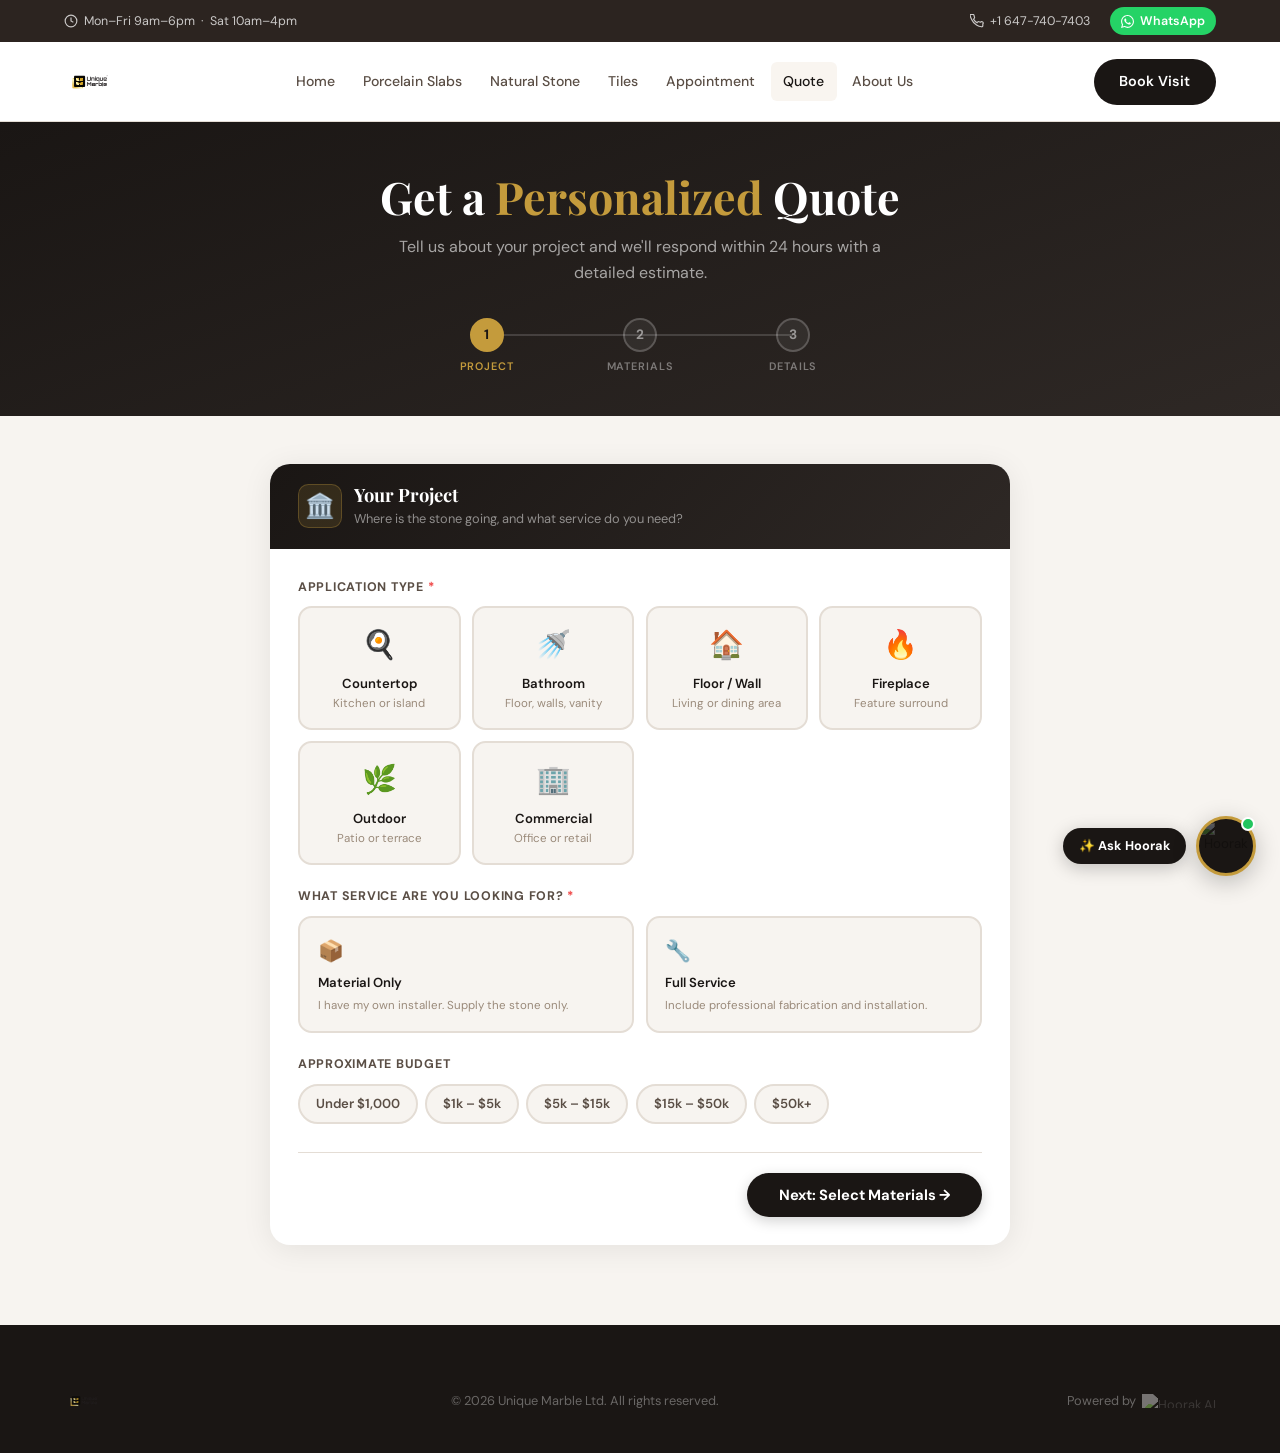
==== quote.html @ 95b50868 "Add improved Quote page (3-step form, visual selector, calculator, upload) + update nav" ====
<!DOCTYPE html>
<html lang="en">
<head>
  <meta charset="UTF-8">
  <meta name="viewport" content="width=device-width, initial-scale=1.0">
  <title>Get a Quote — Unique Marble | Vaughan, ON</title>
  <meta name="description" content="Request a personalized quote for porcelain slabs, natural marble, or tiles. Get your estimate within 24 hours.">
  <link rel="preconnect" href="https://fonts.googleapis.com">
  <link rel="preconnect" href="https://fonts.gstatic.com" crossorigin>
  <link href="https://fonts.googleapis.com/css2?family=DM+Sans:wght@400;500;600;700&family=Playfair+Display:wght@600;700&display=swap" rel="stylesheet">
  <link rel="stylesheet" href="css/styles.css">
  <style>
  /* ── Quote page overrides & additions ───────────────── */
  .quote-hero {
    background: linear-gradient(160deg, #1A1614 0%, #2E2825 100%);
    padding: 3rem 0 2.5rem;
    text-align: center;
  }
  .quote-hero h1 {
    font-size: clamp(1.8rem, 4vw, 2.8rem);
    color: #fff;
    margin-bottom: .6rem;
  }
  .quote-hero h1 em { color: #C49B3C; font-style: normal; }
  .quote-hero p {
    color: rgba(255,255,255,.6);
    font-size: 1rem;
    max-width: 44ch;
    margin: 0 auto 2rem;
  }

  /* ── Progress bar ────────────────────────────────────── */
  .progress-track {
    display: flex;
    align-items: center;
    justify-content: center;
    gap: 0;
    max-width: 460px;
    margin: 0 auto;
  }
  .prog-step {
    display: flex;
    flex-direction: column;
    align-items: center;
    gap: .35rem;
    flex: 1;
    position: relative;
    z-index: 1;
  }
  .prog-step::after {
    content: '';
    position: absolute;
    top: 16px;
    left: 50%;
    width: 100%;
    height: 2px;
    background: rgba(255,255,255,.15);
    z-index: -1;
  }
  .prog-step:last-child::after { display: none; }
  .prog-step.done::after { background: #C49B3C; }
  .prog-num {
    width: 34px; height: 34px;
    border-radius: 50%;
    border: 2px solid rgba(255,255,255,.2);
    background: rgba(255,255,255,.06);
    color: rgba(255,255,255,.5);
    font-size: .85rem; font-weight: 700;
    display: flex; align-items: center; justify-content: center;
    transition: all .3s;
  }
  .prog-step.active .prog-num {
    background: #C49B3C; border-color: #C49B3C; color: #1A1614;
  }
  .prog-step.done .prog-num {
    background: #C49B3C; border-color: #C49B3C; color: #1A1614;
  }
  .prog-label {
    font-size: .68rem; font-weight: 600;
    text-transform: uppercase; letter-spacing: .08em;
    color: rgba(255,255,255,.4); white-space: nowrap;
  }
  .prog-step.active .prog-label,
  .prog-step.done .prog-label { color: #C49B3C; }

  /* ── Form wrapper ────────────────────────────────────── */
  .quote-body {
    background: #F7F4F0;
    padding: 3rem 0 5rem;
    min-height: 60vh;
  }
  .quote-card {
    background: #fff;
    border-radius: 1.25rem;
    box-shadow: 0 4px 30px rgba(0,0,0,.08);
    max-width: 740px;
    margin: 0 auto;
    overflow: hidden;
  }
  .quote-card-hdr {
    background: linear-gradient(135deg, #1A1614, #2E2825);
    padding: 1.25rem 1.75rem;
    display: flex; align-items: center; gap: .75rem;
  }
  .quote-card-hdr .step-icon {
    font-size: 1.5rem;
    width: 44px; height: 44px;
    border-radius: .65rem;
    background: rgba(196,155,60,.15);
    border: 1px solid rgba(196,155,60,.3);
    display: flex; align-items: center; justify-content: center;
    flex-shrink: 0;
  }
  .quote-card-hdr h2 {
    font-size: 1.15rem; color: #fff; font-family: 'Playfair Display', serif;
    margin-bottom: .1rem;
  }
  .quote-card-hdr p { font-size: .8rem; color: rgba(255,255,255,.5); }
  .quote-card-body { padding: 1.75rem; }

  /* ── Step panels ─────────────────────────────────────── */
  .step-panel { display: none; }
  .step-panel.active { display: block; }

  /* ── Field label ─────────────────────────────────────── */
  .field-label {
    font-size: .78rem; font-weight: 700; color: #5A4E45;
    text-transform: uppercase; letter-spacing: .06em;
    margin-bottom: .55rem; display: block;
  }
  .field-group { margin-bottom: 1.35rem; }

  /* ── Choice cards (application type, service, budget) ── */
  .choice-grid {
    display: grid;
    grid-template-columns: repeat(auto-fill, minmax(145px, 1fr));
    gap: .7rem;
  }
  .choice-grid.two-col { grid-template-columns: 1fr 1fr; }
  .choice-card {
    border: 2px solid #E4DDD5;
    border-radius: .85rem;
    padding: .9rem .85rem;
    cursor: pointer;
    text-align: center;
    background: #F7F4F0;
    transition: all .18s;
    user-select: none;
    position: relative;
  }
  .choice-card:hover {
    border-color: #C49B3C;
    background: #FEF8E8;
    transform: translateY(-2px);
    box-shadow: 0 4px 16px rgba(196,155,60,.15);
  }
  .choice-card.selected {
    border-color: #C49B3C;
    background: #FEF8E8;
    box-shadow: 0 0 0 3px rgba(196,155,60,.18);
  }
  .choice-card.selected::after {
    content: '✓';
    position: absolute; top: .4rem; right: .5rem;
    font-size: .75rem; font-weight: 700;
    color: #C49B3C;
  }
  .choice-icon { font-size: 1.75rem; margin-bottom: .4rem; }
  .choice-label {
    font-size: .82rem; font-weight: 600; color: #1A1614;
    line-height: 1.3;
  }
  .choice-sub { font-size: .72rem; color: #9A8A7A; margin-top: .15rem; }

  /* Budget pills (horizontal) */
  .budget-pills { display: flex; gap: .45rem; flex-wrap: wrap; }
  .budget-pill {
    padding: .45rem 1rem;
    border: 2px solid #E4DDD5;
    border-radius: 999px;
    font-size: .82rem; font-weight: 600; color: #5A4E45;
    cursor: pointer; background: #F7F4F0;
    transition: all .18s;
    user-select: none;
  }
  .budget-pill:hover { border-color: #C49B3C; color: #1A1614; }
  .budget-pill.selected {
    background: #1A1614; border-color: #1A1614; color: #fff;
  }

  /* ── Material selector (Step 2) ──────────────────────── */
  .mat-tabs {
    display: flex; gap: .4rem; margin-bottom: 1.1rem;
    border-bottom: 2px solid #E4DDD5; padding-bottom: 0;
  }
  .mat-tab {
    padding: .5rem .9rem;
    font-size: .82rem; font-weight: 600; color: #9A8A7A;
    cursor: pointer; border-bottom: 2.5px solid transparent;
    margin-bottom: -2px; transition: all .18s;
  }
  .mat-tab:hover { color: #5A4E45; }
  .mat-tab.active { color: #1A1614; border-bottom-color: #C49B3C; }
  .mat-panel { display: none; }
  .mat-panel.active { display: grid; }

  .mat-grid {
    grid-template-columns: repeat(auto-fill, minmax(140px, 1fr));
    gap: .75rem; margin-bottom: 1rem;
  }
  .mat-card {
    border-radius: .85rem; overflow: hidden;
    border: 2px solid #E4DDD5; cursor: pointer;
    transition: all .18s; background: #fff;
    position: relative;
  }
  .mat-card:hover {
    border-color: #C49B3C;
    transform: translateY(-2px);
    box-shadow: 0 6px 20px rgba(0,0,0,.1);
  }
  .mat-card.selected {
    border-color: #C49B3C;
    box-shadow: 0 0 0 3px rgba(196,155,60,.2);
  }
  .mat-card.selected::after {
    content: '✓';
    position: absolute; top: .4rem; right: .5rem;
    width: 22px; height: 22px; border-radius: 50%;
    background: #C49B3C; color: #fff;
    font-size: .7rem; font-weight: 700;
    display: flex; align-items: center; justify-content: center;
  }
  .mat-swatch { height: 100px; }
  .mat-info { padding: .55rem .6rem .5rem; }
  .mat-name { font-size: .8rem; font-weight: 700; color: #1A1614; }
  .mat-type { font-size: .68rem; color: #9A8A7A; margin-top: .1rem; }
  /* Reuse CSS marble textures from styles.css */

  /* ── Calculator ───────────────────────────────────────── */
  .calc-box {
    background: linear-gradient(135deg, #1A1614 0%, #2E2825 100%);
    border-radius: .85rem; padding: 1.25rem; margin-top: 1rem;
  }
  .calc-box h4 { color: #fff; font-size: .88rem; font-weight: 700; margin-bottom: 1rem; }
  .calc-inputs {
    display: grid; grid-template-columns: 1fr 1fr 1fr;
    gap: .65rem; margin-bottom: .85rem;
  }
  .calc-field label {
    display: block; font-size: .68rem; font-weight: 700;
    color: rgba(255,255,255,.5); text-transform: uppercase;
    letter-spacing: .06em; margin-bottom: .3rem;
  }
  .calc-field input, .calc-field select {
    width: 100%; padding: .5rem .7rem;
    background: rgba(255,255,255,.08); border: 1.5px solid rgba(255,255,255,.15);
    border-radius: .55rem; font-size: .85rem; color: #fff; outline: none;
    transition: border-color .18s;
  }
  .calc-field input::placeholder { color: rgba(255,255,255,.3); }
  .calc-field input:focus,
  .calc-field select:focus { border-color: #C49B3C; }
  .calc-field select option { background: #1A1614; color: #fff; }
  .calc-result {
    background: rgba(196,155,60,.12); border: 1px solid rgba(196,155,60,.3);
    border-radius: .65rem; padding: .75rem 1rem;
    font-size: .85rem; color: rgba(255,255,255,.8); line-height: 1.6;
  }
  .calc-result strong { color: #C49B3C; }

  /* ── Selected summary chip ────────────────────────────── */
  .selection-chips {
    display: flex; flex-wrap: wrap; gap: .4rem; margin-top: .6rem;
    min-height: 32px;
  }
  .chip {
    display: inline-flex; align-items: center; gap: .35rem;
    background: #1A1614; color: #fff;
    font-size: .75rem; font-weight: 600;
    padding: .28rem .75rem; border-radius: 999px;
  }
  .chip button {
    background: none; border: none; color: rgba(255,255,255,.6);
    cursor: pointer; font-size: .8rem; padding: 0; line-height: 1;
  }
  .chip button:hover { color: #fff; }
  .none-label { font-size: .8rem; color: #9A8A7A; font-style: italic; }

  /* ── Step 3 inputs ────────────────────────────────────── */
  .input-row { display: grid; grid-template-columns: 1fr 1fr; gap: 1rem; }
  .form-input, .form-select, .form-textarea {
    width: 100%;
    padding: .65rem .9rem;
    border: 1.5px solid #E4DDD5;
    border-radius: .65rem;
    font-size: .9rem; color: #1A1614;
    background: #F7F4F0; outline: none;
    transition: border-color .18s, background .18s;
    font-family: 'DM Sans', sans-serif;
  }
  .form-input:focus, .form-select:focus, .form-textarea:focus {
    border-color: #C49B3C; background: #fff;
  }
  .form-input.error { border-color: #EF4444; }
  .error-msg { font-size: .75rem; color: #EF4444; margin-top: .3rem; display: none; }
  .error-msg.show { display: block; }
  .form-textarea { resize: vertical; min-height: 90px; }

  /* ── Upload zone ─────────────────────────────────────── */
  .upload-zone {
    border: 2px dashed #E4DDD5;
    border-radius: .85rem; padding: 1.25rem;
    text-align: center; cursor: pointer;
    transition: all .18s; background: #F7F4F0;
  }
  .upload-zone:hover, .upload-zone.drag { border-color: #C49B3C; background: #FEF8E8; }
  .upload-icon { font-size: 1.75rem; margin-bottom: .4rem; }
  .upload-zone p { font-size: .82rem; color: #9A8A7A; margin: 0; }
  .upload-zone strong { color: #5A4E45; }
  .upload-files { display: flex; flex-wrap: wrap; gap: .4rem; margin-top: .5rem; }
  .upload-file {
    display: flex; align-items: center; gap: .35rem;
    background: #1A1614; color: #fff;
    font-size: .72rem; padding: .25rem .65rem; border-radius: 999px;
  }
  .upload-file button { background: none; border: none; color: rgba(255,255,255,.6); cursor: pointer; font-size: .8rem; }

  /* ── Navigation buttons ───────────────────────────────── */
  .step-nav {
    display: flex; align-items: center; justify-content: space-between;
    margin-top: 1.75rem; padding-top: 1.25rem;
    border-top: 1px solid #E4DDD5;
    gap: 1rem;
  }
  .btn-prev {
    display: flex; align-items: center; gap: .4rem;
    background: #F7F4F0; border: 1.5px solid #E4DDD5;
    color: #5A4E45; font-size: .88rem; font-weight: 600;
    padding: .7rem 1.3rem; border-radius: 999px; cursor: pointer;
    transition: all .18s;
  }
  .btn-prev:hover { border-color: #C49B3C; color: #1A1614; }
  .btn-next, .btn-submit {
    display: flex; align-items: center; gap: .5rem;
    background: #1A1614; color: #fff;
    font-size: .92rem; font-weight: 700;
    padding: .75rem 2rem; border-radius: 999px; cursor: pointer;
    border: none; transition: all .18s;
    box-shadow: 0 4px 14px rgba(0,0,0,.18);
  }
  .btn-next:hover, .btn-submit:hover {
    background: #C49B3C;
    box-shadow: 0 6px 20px rgba(196,155,60,.35);
  }
  .btn-submit { background: #C49B3C; }
  .btn-submit:hover { background: #A8842E; }

  /* ── Success state ────────────────────────────────────── */
  #success-state {
    display: none; text-align: center; padding: 3rem 1.75rem;
  }
  .success-icon {
    width: 72px; height: 72px; border-radius: 50%;
    background: #DCFCE7; border: 3px solid #22C55E;
    display: flex; align-items: center; justify-content: center;
    font-size: 2rem; margin: 0 auto 1.25rem;
    animation: popIn .45s cubic-bezier(.34,1.56,.64,1);
  }
  @keyframes popIn {
    from { transform: scale(0); opacity: 0; }
    to   { transform: scale(1); opacity: 1; }
  }
  .success-ref {
    display: inline-block;
    background: #F7F4F0; border: 1px solid #E4DDD5;
    border-radius: .65rem; padding: .5rem 1.25rem;
    font-size: .82rem; color: #5A4E45; margin: .75rem 0 1.25rem;
    font-weight: 600; letter-spacing: .05em;
  }
  .success-actions {
    display: flex; gap: .75rem; justify-content: center; flex-wrap: wrap; margin-top: 1.25rem;
  }

  /* ── Responsive ───────────────────────────────────────── */
  @media (max-width: 640px) {
    .quote-card-body { padding: 1.25rem; }
    .choice-grid { grid-template-columns: 1fr 1fr; }
    .choice-grid.two-col { grid-template-columns: 1fr; }
    .calc-inputs { grid-template-columns: 1fr 1fr; }
    .input-row { grid-template-columns: 1fr; }
    .mat-grid { grid-template-columns: repeat(2, 1fr); }
    .progress-track { gap: 0; }
    .prog-label { display: none; }
  }
  </style>
</head>
<body>

<!-- ══ TOP BAR ════════════════════════════════════════════════ -->
<div class="top-bar">
  <div class="container">
    <div class="top-bar-left">
      <span class="top-bar-item">
        <svg viewBox="0 0 24 24" width="14" height="14" fill="none" stroke="currentColor" stroke-width="2"><circle cx="12" cy="12" r="10"/><polyline points="12 6 12 12 16 14"/></svg>
        Mon–Fri 9am–6pm &nbsp;·&nbsp; Sat 10am–4pm
      </span>
    </div>
    <div class="top-bar-right">
      <a class="top-bar-item" href="tel:+16477407403">
        <svg viewBox="0 0 24 24" width="14" height="14" fill="none" stroke="currentColor" stroke-width="2"><path d="M22 16.92v3a2 2 0 01-2.18 2 19.79 19.79 0 01-8.63-3.07A19.5 19.5 0 013.07 9.81a19.79 19.79 0 01-3.07-8.72A2 2 0 012 .82h3a2 2 0 012 1.72 12.84 12.84 0 00.7 2.81 2 2 0 01-.45 2.11L6.09 8.91a16 16 0 006 6l1.27-1.27a2 2 0 012.11-.45 12.84 12.84 0 002.81.7A2 2 0 0122 16.92z"/></svg>
        +1 647-740-7403
      </a>
      <a class="wa-btn" href="https://wa.me/16477407403" target="_blank" rel="noopener">
        <svg viewBox="0 0 24 24" width="13" height="13" fill="currentColor"><path d="M17.472 14.382c-.297-.149-1.758-.867-2.03-.967-.273-.099-.471-.148-.67.15-.197.297-.767.966-.94 1.164-.173.199-.347.223-.644.075-.297-.15-1.255-.463-2.39-1.475-.883-.788-1.48-1.761-1.653-2.059-.173-.297-.018-.458.13-.606.134-.133.298-.347.446-.52.149-.174.198-.298.298-.497.099-.198.05-.371-.025-.52-.075-.149-.669-1.612-.916-2.207-.242-.579-.487-.5-.669-.51-.173-.008-.371-.01-.57-.01-.198 0-.52.074-.792.372-.272.297-1.04 1.016-1.04 2.479 0 1.462 1.065 2.875 1.213 3.074.149.198 2.096 3.2 5.077 4.487.709.306 1.262.489 1.694.625.712.227 1.36.195 1.871.118.571-.085 1.758-.719 2.006-1.413.248-.694.248-1.289.173-1.413-.074-.124-.272-.198-.57-.347m-5.421 7.403h-.004a9.87 9.87 0 01-5.031-1.378l-.361-.214-3.741.982.998-3.648-.235-.374a9.86 9.86 0 01-1.51-5.26c.001-5.45 4.436-9.884 9.888-9.884 2.64 0 5.122 1.03 6.988 2.898a9.825 9.825 0 012.893 6.994c-.003 5.45-4.437 9.884-9.885 9.884m8.413-18.297A11.815 11.815 0 0012.05 0C5.495 0 .16 5.335.157 11.892c0 2.096.547 4.142 1.588 5.945L.057 24l6.305-1.654a11.882 11.882 0 005.683 1.448h.005c6.554 0 11.89-5.335 11.893-11.893a11.821 11.821 0 00-3.48-8.413z"/></svg>
        WhatsApp
      </a>
    </div>
  </div>
</div>

<!-- ══ HEADER ═════════════════════════════════════════════════ -->
<header class="site-header" id="site-header">
  <div class="container">
    <div class="header-inner">
      <div class="site-logo">
        <a href="index.html">
          <img src="assets/logo.svg" alt="Unique Marble" class="site-logo-img">
        </a>
      </div>
      <nav class="site-nav" aria-label="Main navigation">
        <div class="nav-item"><a class="nav-link" href="index.html">Home</a></div>
        <div class="nav-item"><a class="nav-link" href="index.html#products">Porcelain Slabs</a></div>
        <div class="nav-item"><a class="nav-link" href="index.html#products">Natural Stone</a></div>
        <div class="nav-item"><a class="nav-link" href="index.html#products">Tiles</a></div>
        <div class="nav-item"><a class="nav-link" href="index.html#contact">Appointment</a></div>
        <div class="nav-item"><a class="nav-link active" href="quote.html">Quote</a></div>
        <div class="nav-item"><a class="nav-link" href="index.html#about">About Us</a></div>
      </nav>
      <div class="header-cta">
        <a href="index.html#contact" class="btn btn-dark">Book Visit</a>
      </div>
      <button class="hamburger" id="hamburger" aria-label="Open menu" aria-expanded="false">
        <span></span><span></span><span></span>
      </button>
    </div>
  </div>
</header>

<!-- ══ HERO ═══════════════════════════════════════════════════ -->
<section class="quote-hero">
  <div class="container">
    <h1>Get a <em>Personalized</em> Quote</h1>
    <p>Tell us about your project and we'll respond within 24 hours with a detailed estimate.</p>

    <!-- Progress bar -->
    <div class="progress-track" id="progress-track">
      <div class="prog-step active" id="prog-1">
        <div class="prog-num">1</div>
        <div class="prog-label">Project</div>
      </div>
      <div class="prog-step" id="prog-2">
        <div class="prog-num">2</div>
        <div class="prog-label">Materials</div>
      </div>
      <div class="prog-step" id="prog-3">
        <div class="prog-num">3</div>
        <div class="prog-label">Details</div>
      </div>
    </div>
  </div>
</section>

<!-- ══ FORM BODY ══════════════════════════════════════════════ -->
<div class="quote-body">
  <div class="container">
    <div class="quote-card" id="quote-card">

      <!-- ══ STEP 1: Project ════════════════════════════════ -->
      <div class="step-panel active" id="step-1">
        <div class="quote-card-hdr">
          <div class="step-icon">🏛️</div>
          <div>
            <h2>Your Project</h2>
            <p>Where is the stone going, and what service do you need?</p>
          </div>
        </div>
        <div class="quote-card-body">

          <!-- Application type -->
          <div class="field-group">
            <label class="field-label">Application type <span style="color:#EF4444">*</span></label>
            <div class="choice-grid" id="app-grid">
              <div class="choice-card" data-val="countertop">
                <div class="choice-icon">🍳</div>
                <div class="choice-label">Countertop</div>
                <div class="choice-sub">Kitchen or island</div>
              </div>
              <div class="choice-card" data-val="bathroom">
                <div class="choice-icon">🚿</div>
                <div class="choice-label">Bathroom</div>
                <div class="choice-sub">Floor, walls, vanity</div>
              </div>
              <div class="choice-card" data-val="floor-wall">
                <div class="choice-icon">🏠</div>
                <div class="choice-label">Floor / Wall</div>
                <div class="choice-sub">Living or dining area</div>
              </div>
              <div class="choice-card" data-val="fireplace">
                <div class="choice-icon">🔥</div>
                <div class="choice-label">Fireplace</div>
                <div class="choice-sub">Feature surround</div>
              </div>
              <div class="choice-card" data-val="outdoor">
                <div class="choice-icon">🌿</div>
                <div class="choice-label">Outdoor</div>
                <div class="choice-sub">Patio or terrace</div>
              </div>
              <div class="choice-card" data-val="commercial">
                <div class="choice-icon">🏢</div>
                <div class="choice-label">Commercial</div>
                <div class="choice-sub">Office or retail</div>
              </div>
            </div>
            <p class="error-msg" id="app-error">Please select an application type.</p>
          </div>

          <!-- Service preference -->
          <div class="field-group">
            <label class="field-label">What service are you looking for? <span style="color:#EF4444">*</span></label>
            <div class="choice-grid two-col" id="svc-grid">
              <div class="choice-card" data-val="material-only" style="text-align:left;padding:1rem 1.1rem;">
                <div style="font-size:1.3rem;margin-bottom:.35rem;">📦</div>
                <div class="choice-label">Material Only</div>
                <div class="choice-sub" style="margin-top:.3rem;">I have my own installer. Supply the stone only.</div>
              </div>
              <div class="choice-card" data-val="full-service" style="text-align:left;padding:1rem 1.1rem;">
                <div style="font-size:1.3rem;margin-bottom:.35rem;">🔧</div>
                <div class="choice-label">Full Service</div>
                <div class="choice-sub" style="margin-top:.3rem;">Include professional fabrication and installation.</div>
              </div>
            </div>
            <p class="error-msg" id="svc-error">Please select a service type.</p>
          </div>

          <!-- Budget -->
          <div class="field-group">
            <label class="field-label">Approximate budget</label>
            <div class="budget-pills" id="budget-pills">
              <div class="budget-pill" data-val="under-1k">Under $1,000</div>
              <div class="budget-pill" data-val="1k-5k">$1k – $5k</div>
              <div class="budget-pill" data-val="5k-15k">$5k – $15k</div>
              <div class="budget-pill" data-val="15k-50k">$15k – $50k</div>
              <div class="budget-pill" data-val="50k-plus">$50k+</div>
            </div>
          </div>

          <div class="step-nav">
            <span></span>
            <button class="btn-next" onclick="goStep(2)">Next: Select Materials →</button>
          </div>
        </div>
      </div>

      <!-- ══ STEP 2: Materials ═══════════════════════════════ -->
      <div class="step-panel" id="step-2">
        <div class="quote-card-hdr">
          <div class="step-icon">🪨</div>
          <div>
            <h2>Material Selection</h2>
            <p>Choose one or more materials. You can also enter dimensions for an instant estimate.</p>
          </div>
        </div>
        <div class="quote-card-body">

          <!-- Material category tabs -->
          <div class="mat-tabs" id="mat-tabs">
            <button class="mat-tab active" data-panel="slabs">Porcelain Slabs</button>
            <button class="mat-tab" data-panel="stone">Natural Stone</button>
            <button class="mat-tab" data-panel="tiles">Tiles</button>
          </div>

          <!-- Slabs panel -->
          <div class="mat-panel active mat-grid" id="mat-slabs">
            <div class="mat-card" data-mat="Panda" data-type="Porcelain Slab">
              <div class="mat-swatch mat-panda"></div>
              <div class="mat-info"><div class="mat-name">Panda</div><div class="mat-type">Slab · 5×10</div></div>
            </div>
            <div class="mat-card" data-mat="Black Onyx" data-type="Porcelain Slab">
              <div class="mat-swatch mat-black-onyx"></div>
              <div class="mat-info"><div class="mat-name">Black Onyx</div><div class="mat-type">Slab · 4×9</div></div>
            </div>
            <div class="mat-card" data-mat="Statuario Reale" data-type="Porcelain Slab">
              <div class="mat-swatch mat-statuario"></div>
              <div class="mat-info"><div class="mat-name">Statuario Reale</div><div class="mat-type">Slab · 5×10</div></div>
            </div>
            <div class="mat-card" data-mat="Calacatta Gold" data-type="Porcelain Slab">
              <div class="mat-swatch mat-calacatta"></div>
              <div class="mat-info"><div class="mat-name">Calacatta Gold</div><div class="mat-type">Slab · 4×9</div></div>
            </div>
            <div class="mat-card" data-mat="Crystal Ice" data-type="Porcelain Slab">
              <div class="mat-swatch mat-crystal"></div>
              <div class="mat-info"><div class="mat-name">Crystal Ice</div><div class="mat-type">Slab · 5×10</div></div>
            </div>
            <div class="mat-card" data-mat="Not Sure" data-type="Advise Me">
              <div class="mat-swatch" style="background:linear-gradient(135deg,#F7F4F0,#E8E2D8);display:flex;align-items:center;justify-content:center;font-size:1.5rem;">🤔</div>
              <div class="mat-info"><div class="mat-name">Not Sure</div><div class="mat-type">Advise me</div></div>
            </div>
          </div>

          <!-- Stone panel -->
          <div class="mat-panel mat-grid" id="mat-stone">
            <div class="mat-card" data-mat="Taj Mahal" data-type="Natural Quartzite">
              <div class="mat-swatch mat-taj"></div>
              <div class="mat-info"><div class="mat-name">Taj Mahal</div><div class="mat-type">Quartzite</div></div>
            </div>
            <div class="mat-card" data-mat="Bianco Carrara" data-type="Natural Marble">
              <div class="mat-swatch mat-carrara"></div>
              <div class="mat-info"><div class="mat-name">Bianco Carrara</div><div class="mat-type">Marble</div></div>
            </div>
            <div class="mat-card" data-mat="Nero Marquina" data-type="Natural Marble">
              <div class="mat-swatch mat-nero"></div>
              <div class="mat-info"><div class="mat-name">Nero Marquina</div><div class="mat-type">Marble</div></div>
            </div>
            <div class="mat-card" data-mat="Translucent Onyx" data-type="Natural Onyx">
              <div class="mat-swatch mat-onyx"></div>
              <div class="mat-info"><div class="mat-name">Translucent Onyx</div><div class="mat-type">Backlit Onyx</div></div>
            </div>
          </div>

          <!-- Tiles panel -->
          <div class="mat-panel mat-grid" id="mat-tiles">
            <div class="mat-card" data-mat="Verde Laminam" data-type="Porcelain Tile 24×48">
              <div class="mat-swatch mat-verde"></div>
              <div class="mat-info"><div class="mat-name">Verde Laminam</div><div class="mat-type">Tile · 24×48</div></div>
            </div>
            <div class="mat-card" data-mat="Grigio Antique" data-type="Porcelain Tile 24×24">
              <div class="mat-swatch mat-grigio"></div>
              <div class="mat-info"><div class="mat-name">Grigio Antique</div><div class="mat-type">Tile · 24×24</div></div>
            </div>
            <div class="mat-card" data-mat="Rosso Verona" data-type="Marble Tile">
              <div class="mat-swatch mat-rosso"></div>
              <div class="mat-info"><div class="mat-name">Rosso Verona</div><div class="mat-type">Tile · 12×24</div></div>
            </div>
            <div class="mat-card" data-mat="Not Sure" data-type="Advise Me">
              <div class="mat-swatch" style="background:linear-gradient(135deg,#F7F4F0,#E8E2D8);display:flex;align-items:center;justify-content:center;font-size:1.5rem;">🤔</div>
              <div class="mat-info"><div class="mat-name">Not Sure</div><div class="mat-type">Advise me</div></div>
            </div>
          </div>

          <!-- Selected chips -->
          <div style="margin-top:.85rem;">
            <label class="field-label">Selected materials</label>
            <div class="selection-chips" id="selected-chips">
              <span class="none-label">None selected yet</span>
            </div>
          </div>

          <!-- Sq-ft calculator -->
          <div class="calc-box">
            <h4>📐 Instant Quantity Estimator <span style="font-size:.75rem;font-weight:400;opacity:.6;">(optional — helps us quote accurately)</span></h4>
            <div class="calc-inputs">
              <div class="calc-field">
                <label>Length (ft)</label>
                <input type="number" id="q-len" min="0" placeholder="e.g. 12" oninput="quoteCalc()">
              </div>
              <div class="calc-field">
                <label>Width (ft)</label>
                <input type="number" id="q-wid" min="0" placeholder="e.g. 10" oninput="quoteCalc()">
              </div>
              <div class="calc-field">
                <label>Format</label>
                <select id="q-fmt" onchange="quoteCalc()">
                  <option value="50">Slab 5×10 (50 sqft)</option>
                  <option value="36">Slab 4×9 (36 sqft)</option>
                  <option value="8">Tile 24×48</option>
                  <option value="4">Tile 24×24</option>
                  <option value="2">Tile 12×24</option>
                </select>
              </div>
            </div>
            <div class="calc-result" id="q-result">
              Enter length and width above to see how much material you'll need →
            </div>
          </div>

          <div class="step-nav">
            <button class="btn-prev" onclick="goStep(1)">← Back</button>
            <button class="btn-next" onclick="goStep(3)">Next: Your Details →</button>
          </div>
        </div>
      </div>

      <!-- ══ STEP 3: Contact details ═════════════════════════ -->
      <div class="step-panel" id="step-3">
        <div class="quote-card-hdr">
          <div class="step-icon">📋</div>
          <div>
            <h2>Your Details</h2>
            <p>Almost done — we'll use this to send your personalized quote.</p>
          </div>
        </div>
        <div class="quote-card-body">
          <form id="quote-form" novalidate>

            <div class="field-group input-row">
              <div>
                <label class="field-label" for="q-name">Full name <span style="color:#EF4444">*</span></label>
                <input class="form-input" type="text" id="q-name" placeholder="Jane Smith" autocomplete="name" required>
                <p class="error-msg" id="name-error">Please enter your name.</p>
              </div>
              <div>
                <label class="field-label" for="q-city">Your city</label>
                <input class="form-input" type="text" id="q-city" placeholder="e.g. North York" autocomplete="address-level2">
              </div>
            </div>

            <div class="field-group input-row">
              <div>
                <label class="field-label" for="q-email">Email address <span style="color:#EF4444">*</span></label>
                <input class="form-input" type="email" id="q-email" placeholder="jane@example.com" autocomplete="email" required>
                <p class="error-msg" id="email-error">Please enter a valid email.</p>
              </div>
              <div>
                <label class="field-label" for="q-phone">Phone number</label>
                <input class="form-input" type="tel" id="q-phone" placeholder="+1 647 000 0000" autocomplete="tel">
              </div>
            </div>

            <div class="field-group">
              <label class="field-label">Project timeline</label>
              <div class="budget-pills" id="timeline-pills">
                <div class="budget-pill" data-val="asap">ASAP</div>
                <div class="budget-pill" data-val="1-3mo">1–3 months</div>
                <div class="budget-pill" data-val="3-6mo">3–6 months</div>
                <div class="budget-pill" data-val="6mo-plus">6 months+</div>
                <div class="budget-pill" data-val="planning">Just planning</div>
              </div>
            </div>

            <div class="field-group">
              <label class="field-label" for="q-msg">Additional details or special requests</label>
              <textarea class="form-textarea" id="q-msg" placeholder="e.g. 'Looking to match an existing tile. Have photos to share. Kitchen island approx. 4×8 ft with waterfall edge.'"></textarea>
            </div>

            <!-- Upload zone -->
            <div class="field-group">
              <label class="field-label">Attach floor plans or inspiration photos <span style="color:#9A8A7A;font-weight:400;text-transform:none;letter-spacing:0;">(optional)</span></label>
              <div class="upload-zone" id="upload-zone">
                <div class="upload-icon">📎</div>
                <p><strong>Click to upload</strong> or drag and drop<br>JPG, PNG, PDF — up to 10 MB each</p>
                <div class="upload-files" id="upload-files"></div>
              </div>
              <input type="file" id="file-input" multiple accept="image/*,.pdf" style="display:none">
            </div>

            <div class="step-nav">
              <button type="button" class="btn-prev" onclick="goStep(2)">← Back</button>
              <button type="button" class="btn-submit" id="submit-btn" onclick="submitQuote()">
                <span id="submit-text">Submit Quote Request</span>
                <span id="submit-spinner" style="display:none">⏳</span>
              </button>
            </div>
          </form>
        </div>
      </div>

      <!-- ══ SUCCESS ════════════════════════════════════════ -->
      <div id="success-state">
        <div class="success-icon">✓</div>
        <h2 style="font-family:'Playfair Display',serif;font-size:1.6rem;color:#1A1614;margin-bottom:.5rem;">Quote Request Received!</h2>
        <p style="color:#5A4E45;max-width:38ch;margin:0 auto .5rem;">Thank you — our team will review your project and send you a detailed estimate within 24 hours.</p>
        <div class="success-ref" id="success-ref">Ref # UM-0000</div>
        <p style="font-size:.82rem;color:#9A8A7A;">A confirmation has been sent to your email.</p>
        <div class="success-actions">
          <a href="https://wa.me/16477407403" class="btn btn-dark" target="_blank" rel="noopener" style="gap:.4rem;">
            <svg width="15" height="15" viewBox="0 0 24 24" fill="currentColor"><path d="M17.472 14.382c-.297-.149-1.758-.867-2.03-.967-.273-.099-.471-.148-.67.15-.197.297-.767.966-.94 1.164-.173.199-.347.223-.644.075-.297-.15-1.255-.463-2.39-1.475-.883-.788-1.48-1.761-1.653-2.059-.173-.297-.018-.458.13-.606.134-.133.298-.347.446-.52.149-.174.198-.298.298-.497.099-.198.05-.371-.025-.52-.075-.149-.669-1.612-.916-2.207-.242-.579-.487-.5-.669-.51-.173-.008-.371-.01-.57-.01-.198 0-.52.074-.792.372-.272.297-1.04 1.016-1.04 2.479 0 1.462 1.065 2.875 1.213 3.074.149.198 2.096 3.2 5.077 4.487.709.306 1.262.489 1.694.625.712.227 1.36.195 1.871.118.571-.085 1.758-.719 2.006-1.413.248-.694.248-1.289.173-1.413-.074-.124-.272-.198-.57-.347m-5.421 7.403h-.004a9.87 9.87 0 01-5.031-1.378l-.361-.214-3.741.982.998-3.648-.235-.374a9.86 9.86 0 01-1.51-5.26c.001-5.45 4.436-9.884 9.888-9.884 2.64 0 5.122 1.03 6.988 2.898a9.825 9.825 0 012.893 6.994c-.003 5.45-4.437 9.884-9.885 9.884m8.413-18.297A11.815 11.815 0 0012.05 0C5.495 0 .16 5.335.157 11.892c0 2.096.547 4.142 1.588 5.945L.057 24l6.305-1.654a11.882 11.882 0 005.683 1.448h.005c6.554 0 11.89-5.335 11.893-11.893a11.821 11.821 0 00-3.48-8.413z"/></svg>
            WhatsApp Us
          </a>
          <a href="index.html" class="btn btn-outline">Back to Home</a>
        </div>
      </div>

    </div><!-- /quote-card -->
  </div>
</div>

<!-- ══ FOOTER ═════════════════════════════════════════════════ -->
<footer class="site-footer">
  <div class="container">
    <div class="footer-bottom" style="border-top:none;padding-top:0;">
      <a href="index.html" style="display:flex;align-items:center;">
        <img src="assets/logo.svg" alt="Unique Marble" style="height:40px;width:auto;opacity:.7;">
      </a>
      <span style="color:rgba(255,255,255,.35);font-size:.8rem;">© 2026 Unique Marble Ltd. All rights reserved.</span>
      <a class="hoorak-credit" href="https://hoorak.com" target="_blank" rel="noopener">
        Powered by
        <img src="https://negashtdeveloper-dotcom.github.io/temple-of-heal/assets/hoorak-logo.png" alt="Hoorak AI" style="height:14px;opacity:.4;filter:brightness(2);">
      </a>
    </div>
  </div>
</footer>

<!-- Hoorak widget -->
<script src="js/hoorak-widget.js" defer></script>

<script>
/* ════════════════════════════════════════════════════════════
   QUOTE PAGE CONTROLLER
════════════════════════════════════════════════════════════ */

/* ── State ──────────────────────────────────────────────── */
var state = {
  step: 1,
  app: null,
  service: null,
  budget: null,
  timeline: null,
  materials: [],
  calcResult: '',
  files: [],
};

/* ── Step navigation ────────────────────────────────────── */
function goStep(n) {
  if (n === 2 && !validateStep1()) return;
  if (n === 3 && !validateStep2()) return;

  state.step = n;

  // Update panels
  document.querySelectorAll('.step-panel').forEach(function(p){ p.classList.remove('active'); });
  document.getElementById('step-' + n).classList.add('active');

  // Update progress
  [1,2,3].forEach(function(i){
    var s = document.getElementById('prog-' + i);
    s.classList.toggle('active', i === n);
    s.classList.toggle('done',   i < n);
  });

  // Scroll to top of card
  document.getElementById('quote-card').scrollIntoView({ behavior: 'smooth', block: 'start' });
}

/* ── Validation ─────────────────────────────────────────── */
function validateStep1() {
  var ok = true;
  if (!state.app) {
    document.getElementById('app-error').classList.add('show'); ok = false;
  } else { document.getElementById('app-error').classList.remove('show'); }
  if (!state.service) {
    document.getElementById('svc-error').classList.add('show'); ok = false;
  } else { document.getElementById('svc-error').classList.remove('show'); }
  return ok;
}

function validateStep2() { return true; } // materials optional

function validateStep3() {
  var ok = true;
  var name  = document.getElementById('q-name');
  var email = document.getElementById('q-email');
  if (!name.value.trim()) {
    name.classList.add('error');
    document.getElementById('name-error').classList.add('show');
    ok = false;
  } else {
    name.classList.remove('error');
    document.getElementById('name-error').classList.remove('show');
  }
  var emailRe = /^[^\s@]+@[^\s@]+\.[^\s@]+$/;
  if (!emailRe.test(email.value.trim())) {
    email.classList.add('error');
    document.getElementById('email-error').classList.add('show');
    ok = false;
  } else {
    email.classList.remove('error');
    document.getElementById('email-error').classList.remove('show');
  }
  return ok;
}

/* ── Choice cards (single-select) ─────────────────────── */
function initChoiceGrid(gridId, stateKey, errorId) {
  var grid = document.getElementById(gridId);
  if (!grid) return;
  grid.querySelectorAll('.choice-card').forEach(function(card) {
    card.addEventListener('click', function() {
      grid.querySelectorAll('.choice-card').forEach(function(c){ c.classList.remove('selected'); });
      card.classList.add('selected');
      state[stateKey] = card.dataset.val;
      if (errorId) document.getElementById(errorId).classList.remove('show');
    });
  });
}

/* ── Budget / timeline pills ────────────────────────────── */
function initPills(containerId, stateKey) {
  var wrap = document.getElementById(containerId);
  if (!wrap) return;
  wrap.querySelectorAll('.budget-pill').forEach(function(pill){
    pill.addEventListener('click', function(){
      wrap.querySelectorAll('.budget-pill').forEach(function(p){ p.classList.remove('selected'); });
      pill.classList.add('selected');
      state[stateKey] = pill.dataset.val;
    });
  });
}

/* ── Material tabs ──────────────────────────────────────── */
function initMatTabs() {
  var tabs = document.querySelectorAll('.mat-tab');
  tabs.forEach(function(tab){
    tab.addEventListener('click', function(){
      tabs.forEach(function(t){ t.classList.remove('active'); });
      tab.classList.add('active');
      document.querySelectorAll('.mat-panel').forEach(function(p){ p.classList.remove('active'); });
      document.getElementById('mat-' + tab.dataset.panel).classList.add('active');
    });
  });
}

/* ── Material cards (multi-select) ─────────────────────── */
function initMatCards() {
  document.querySelectorAll('.mat-card').forEach(function(card){
    card.addEventListener('click', function(){
      var mat  = card.dataset.mat;
      var type = card.dataset.type;
      var idx  = state.materials.findIndex(function(m){ return m.name === mat; });
      if (idx === -1) {
        state.materials.push({ name: mat, type: type });
        card.classList.add('selected');
      } else {
        state.materials.splice(idx, 1);
        card.classList.remove('selected');
      }
      renderChips();
    });
  });
}

function renderChips() {
  var wrap = document.getElementById('selected-chips');
  wrap.innerHTML = '';
  if (!state.materials.length) {
    wrap.innerHTML = '<span class="none-label">None selected yet</span>';
    return;
  }
  state.materials.forEach(function(m){
    var chip = document.createElement('span');
    chip.className = 'chip';
    chip.innerHTML = m.name + ' <button onclick="removeChip(\'' + m.name + '\')" aria-label="Remove">×</button>';
    wrap.appendChild(chip);
  });
}

function removeChip(name) {
  state.materials = state.materials.filter(function(m){ return m.name !== name; });
  document.querySelectorAll('.mat-card').forEach(function(c){
    if (c.dataset.mat === name) c.classList.remove('selected');
  });
  renderChips();
}

/* ── Calculator ─────────────────────────────────────────── */
function quoteCalc() {
  var l = parseFloat(document.getElementById('q-len').value) || 0;
  var w = parseFloat(document.getElementById('q-wid').value) || 0;
  var u = parseInt(document.getElementById('q-fmt').value, 10);
  if (!l || !w) {
    document.getElementById('q-result').innerHTML = 'Enter length and width above to see how much material you\'ll need →';
    state.calcResult = '';
    return;
  }
  var sqft = l * w;
  var withWaste = Math.ceil(sqft * 1.12);
  var units = Math.ceil(withWaste / u);
  var word  = u >= 36 ? 'slabs' : 'tiles';
  var txt   = sqft + ' sq ft → ' + withWaste + ' sq ft with waste → ' + units + ' ' + word;
  state.calcResult = txt;
  document.getElementById('q-result').innerHTML =
    '<strong>' + sqft + ' sq ft</strong> area &nbsp;→&nbsp; ' +
    '<strong>' + withWaste + ' sq ft</strong> with 12% waste &nbsp;→&nbsp; ' +
    '<strong>' + units + ' ' + word + '</strong> needed';
}

/* ── File upload ─────────────────────────────────────────── */
function initUpload() {
  var zone  = document.getElementById('upload-zone');
  var input = document.getElementById('file-input');
  var list  = document.getElementById('upload-files');

  zone.addEventListener('click', function(){ input.click(); });
  input.addEventListener('change', function(){
    addFiles(Array.from(input.files));
    input.value = '';
  });
  zone.addEventListener('dragover', function(e){ e.preventDefault(); zone.classList.add('drag'); });
  zone.addEventListener('dragleave', function(){ zone.classList.remove('drag'); });
  zone.addEventListener('drop', function(e){
    e.preventDefault(); zone.classList.remove('drag');
    addFiles(Array.from(e.dataTransfer.files));
  });

  function addFiles(files) {
    files.forEach(function(f){
      if (f.size > 10 * 1024 * 1024) return; // 10 MB limit
      state.files.push(f);
      var el = document.createElement('span');
      el.className = 'upload-file';
      el.innerHTML = '📄 ' + f.name + ' <button onclick="removeFile(\'' + f.name + '\')" aria-label="Remove">×</button>';
      list.appendChild(el);
    });
  }
}

function removeFile(name) {
  state.files = state.files.filter(function(f){ return f.name !== name; });
  var items = document.querySelectorAll('.upload-file');
  items.forEach(function(el){
    if (el.textContent.indexOf(name) !== -1) el.remove();
  });
}

/* ── Submit ─────────────────────────────────────────────── */
function submitQuote() {
  if (!validateStep3()) return;

  var btn  = document.getElementById('submit-btn');
  var txt  = document.getElementById('submit-text');
  var spin = document.getElementById('submit-spinner');

  btn.disabled = true;
  txt.textContent = 'Submitting…';
  spin.style.display = 'inline';

  // Simulate API call
  setTimeout(function() {
    var ref = 'UM-' + Math.random().toString(36).substr(2,5).toUpperCase();
    document.getElementById('success-ref').textContent = 'Ref # ' + ref;

    // Hide form steps, show success
    document.querySelectorAll('.step-panel').forEach(function(p){ p.style.display = 'none'; });
    document.getElementById('quote-card').querySelector('.quote-card-hdr') &&
      (document.getElementById('quote-card').querySelector('.quote-card-hdr').style.display = 'none');
    document.getElementById('success-state').style.display = 'block';

    // Update progress to all done
    [1,2,3].forEach(function(i){
      var s = document.getElementById('prog-' + i);
      s.classList.remove('active');
      s.classList.add('done');
    });
    document.getElementById('quote-card').scrollIntoView({ behavior: 'smooth', block: 'start' });
  }, 1600);
}

/* ── Header scroll ──────────────────────────────────────── */
(function(){
  var h = document.getElementById('site-header');
  window.addEventListener('scroll', function(){ h.classList.toggle('scrolled', window.scrollY > 60); }, { passive: true });
})();

/* ── Mobile nav ─────────────────────────────────────────── */
(function(){
  var btn = document.getElementById('hamburger');
  if (!btn) return;
  btn.addEventListener('click', function(){
    btn.setAttribute('aria-expanded', btn.getAttribute('aria-expanded') === 'true' ? 'false' : 'true');
  });
})();

/* ── Init ───────────────────────────────────────────────── */
initChoiceGrid('app-grid', 'app', 'app-error');
initChoiceGrid('svc-grid', 'service', 'svc-error');
initPills('budget-pills', 'budget');
initPills('timeline-pills', 'timeline');
initMatTabs();
initMatCards();
initUpload();

// Pre-select material if passed in URL
(function(){
  var params = new URLSearchParams(location.search);
  var mat = params.get('material');
  if (mat) {
    document.querySelectorAll('.mat-card').forEach(function(card){
      if (card.dataset.mat === mat) card.click();
    });
    goStep(2);
  }
})();
</script>

</body>
</html>
---- css/styles.css ----
/* ============================================================
   UNIQUE MARBLE — Enhanced UI/UX Demo
   Improvements: Hero anim · Counter anim · Product filter ·
   Scroll reveal · Hoorak AI · Map · Hours · Stars · WhatsApp
   ============================================================ */

/* ── Google Fonts loaded in <head> ─────────────────────────── */
/* Playfair Display + DM Sans                                   */

:root {
  --dark:        #1A1614;
  --dark-2:      #2C2420;
  --stone:       #7D6E5F;
  --stone-lt:    #BBA898;
  --cream:       #F9F5F0;
  --cream-alt:   #F2EAE0;
  --gold:        #C49B3C;
  --gold-lt:     #FEF8E8;
  --white:       #FFFFFF;
  --text:        #1A1614;
  --text-mid:    #5A4E45;
  --text-lt:     #8B7A6A;
  --border:      #E4DDD5;
  --radius-sm:   .375rem;
  --radius:      .75rem;
  --radius-lg:   1.25rem;
  --radius-pill: 999px;
  --shadow-sm:   0 1px 4px rgba(0,0,0,.06);
  --shadow:      0 4px 20px rgba(0,0,0,.09);
  --shadow-lg:   0 12px 44px rgba(0,0,0,.13);
  --trans:       .25s ease;
  --container:   1200px;
  --f-head:      'Playfair Display', Georgia, serif;
  --f-body:      'DM Sans', system-ui, -apple-system, sans-serif;
  --section-y:   5rem;
}

/* ── Reset ──────────────────────────────────────────────────── */
*, *::before, *::after { box-sizing: border-box; margin: 0; padding: 0; }
html { scroll-behavior: smooth; font-size: 16px; }
body { font-family: var(--f-body); color: var(--text); background: var(--white); line-height: 1.65; -webkit-font-smoothing: antialiased; }
img { display: block; max-width: 100%; height: auto; }
a { color: inherit; text-decoration: none; }
button { cursor: pointer; border: none; background: none; font-family: inherit; }
ul { list-style: none; }
input, textarea, select { font-family: inherit; }
h1,h2,h3,h4,h5,h6 { font-family: var(--f-head); line-height: 1.2; }

/* ── Utilities ──────────────────────────────────────────────── */
.container { max-width: var(--container); margin-inline: auto; padding-inline: 1.5rem; }
.section-tag {
  display: inline-block; font-size: .72rem; letter-spacing: .14em;
  text-transform: uppercase; color: var(--stone); font-family: var(--f-body);
  font-weight: 600; margin-bottom: .75rem;
}
.section-tag::before { content: '— '; }
.section-title { font-size: clamp(1.75rem, 3.5vw, 2.5rem); color: var(--dark); margin-bottom: 1rem; }
.section-sub { font-size: 1rem; color: var(--text-mid); max-width: 52ch; }

/* ── Buttons ────────────────────────────────────────────────── */
.btn {
  display: inline-flex; align-items: center; gap: .5rem;
  padding: .7rem 1.6rem; border-radius: var(--radius-pill);
  font-size: .9rem; font-weight: 600; transition: var(--trans);
  white-space: nowrap;
}
.btn-dark {
  background: var(--dark); color: var(--white);
}
.btn-dark:hover { background: var(--dark-2); transform: translateY(-1px); box-shadow: var(--shadow); }
.btn-outline {
  background: transparent; color: var(--dark);
  border: 1.5px solid var(--dark);
}
.btn-outline:hover { background: var(--dark); color: var(--white); }
.btn-gold { background: var(--gold); color: var(--white); }
.btn-gold:hover { background: #a8842e; transform: translateY(-1px); box-shadow: var(--shadow); }

/* ── TOP BAR ────────────────────────────────────────────────── */
.top-bar {
  background: var(--dark-2);
  color: rgba(255,255,255,.75);
  font-size: .78rem;
  padding: .45rem 0;
}
.top-bar .container {
  display: flex; align-items: center; justify-content: space-between; gap: 1rem;
}
.top-bar-left, .top-bar-right { display: flex; align-items: center; gap: 1.25rem; flex-wrap: wrap; }
.top-bar a { color: inherit; transition: color var(--trans); }
.top-bar a:hover { color: var(--white); }
.top-bar-item { display: flex; align-items: center; gap: .35rem; }
.top-bar-item svg { width: 14px; height: 14px; flex-shrink: 0; }
.wa-btn {
  display: inline-flex; align-items: center; gap: .35rem;
  background: #25D366; color: #fff !important;
  padding: .22rem .7rem; border-radius: var(--radius-pill); font-weight: 600;
  transition: background var(--trans);
}
.wa-btn:hover { background: #1ebe5b !important; }

/* ── HEADER ─────────────────────────────────────────────────── */
.site-header {
  position: sticky; top: 0; z-index: 900;
  background: var(--white);
  border-bottom: 1px solid var(--border);
  transition: box-shadow var(--trans);
}
.site-header.scrolled { box-shadow: var(--shadow); }
.header-inner {
  display: flex; align-items: center; gap: 1.5rem;
  padding-block: .85rem;
}
.site-logo { flex-shrink: 0; }
.site-logo a {
  display: flex; align-items: center;
}
.site-logo-img {
  height: 52px; width: auto; display: block;
}
.site-nav { display: flex; align-items: center; gap: .15rem; flex: 1; justify-content: center; }
.nav-item { position: relative; }
.nav-link {
  display: flex; align-items: center; gap: .25rem;
  padding: .5rem .8rem; border-radius: var(--radius-sm);
  font-size: .88rem; font-weight: 500; color: var(--text-mid);
  transition: all var(--trans); white-space: nowrap;
}
.nav-link:hover, .nav-link.active { color: var(--dark); background: var(--cream); }
.nav-caret { width: 12px; height: 12px; transition: transform var(--trans); }
.nav-item:hover .nav-caret { transform: rotate(180deg); }
/* Dropdown */
.nav-dropdown {
  position: absolute; top: calc(100% + .5rem); left: 50%; transform: translateX(-50%);
  background: var(--white); border: 1px solid var(--border); border-radius: var(--radius);
  box-shadow: var(--shadow-lg); padding: .5rem; min-width: 180px;
  opacity: 0; pointer-events: none; transition: opacity var(--trans), transform var(--trans);
  transform: translateX(-50%) translateY(-6px);
}
.nav-item:hover .nav-dropdown {
  opacity: 1; pointer-events: all;
  transform: translateX(-50%) translateY(0);
}
.nav-dropdown a {
  display: block; padding: .5rem .85rem; border-radius: var(--radius-sm);
  font-size: .85rem; color: var(--text-mid); transition: all var(--trans);
}
.nav-dropdown a:hover { background: var(--cream); color: var(--dark); }
/* Search */
.header-search { display: flex; align-items: center; gap: .5rem; }
.search-wrap {
  display: flex; align-items: center;
  background: var(--cream); border: 1px solid var(--border);
  border-radius: var(--radius-pill); overflow: hidden;
  transition: border-color var(--trans);
}
.search-wrap:focus-within { border-color: var(--stone); }
.search-wrap input {
  background: none; border: none; padding: .45rem .75rem;
  font-size: .85rem; color: var(--text); outline: none; width: 160px;
}
.search-wrap button {
  padding: .45rem .75rem; color: var(--stone-lt);
  display: flex; align-items: center;
}
.search-wrap button svg { width: 16px; height: 16px; }
.header-cta { display: flex; align-items: center; gap: .75rem; flex-shrink: 0; }
/* Hamburger */
.hamburger { display: none; flex-direction: column; gap: 5px; padding: .5rem; }
.hamburger span { width: 22px; height: 2px; background: var(--dark); display: block; border-radius: 2px; transition: var(--trans); }

/* ── HERO ───────────────────────────────────────────────────── */
.hero {
  position: relative; overflow: hidden;
  min-height: 88vh; display: flex; align-items: center;
  background: var(--dark-2);
}
.hero-bg {
  position: absolute; inset: 0;
  background: linear-gradient(135deg,
    #1e1a17 0%, #2c2420 25%, #1a1614 50%,
    #252018 75%, #1e1a17 100%);
}
/* Marble texture overlay */
.hero-bg::after {
  content: '';
  position: absolute; inset: 0;
  background:
    radial-gradient(ellipse 80% 60% at 70% 40%, rgba(196,155,60,.07) 0%, transparent 60%),
    radial-gradient(ellipse 60% 40% at 20% 70%, rgba(255,255,255,.03) 0%, transparent 50%);
  mix-blend-mode: overlay;
}
/* Animated marble lines */
.hero-bg::before {
  content: '';
  position: absolute; inset: 0;
  background-image:
    repeating-linear-gradient(
      -55deg,
      transparent 0%, transparent 8%,
      rgba(255,255,255,.015) 8%, rgba(255,255,255,.015) 8.3%,
      transparent 8.3%, transparent 16%
    ),
    repeating-linear-gradient(
      35deg,
      transparent 0%, transparent 12%,
      rgba(196,155,60,.025) 12%, rgba(196,155,60,.025) 12.4%,
      transparent 12.4%, transparent 24%
    );
}
.hero-content {
  position: relative; z-index: 2;
  padding-block: 5rem;
}
.hero-eyebrow {
  display: inline-flex; align-items: center; gap: .6rem;
  font-size: .8rem; letter-spacing: .14em; text-transform: uppercase;
  color: var(--gold); font-weight: 600; margin-bottom: 1.5rem;
}
.hero-eyebrow::before {
  content: '';
  width: 2rem; height: 1px; background: var(--gold); flex-shrink: 0;
}
.hero-title {
  font-size: clamp(2.5rem, 5.5vw, 4.5rem);
  color: var(--white); margin-bottom: 1.25rem;
  max-width: 14ch; line-height: 1.1;
}
.hero-title em { color: var(--gold); font-style: normal; }
.hero-sub {
  font-size: 1.1rem; color: rgba(255,255,255,.65);
  max-width: 46ch; margin-bottom: 2.25rem; line-height: 1.7;
}
.hero-actions { display: flex; align-items: center; gap: 1rem; flex-wrap: wrap; }
.btn-hero-primary {
  background: var(--gold); color: var(--white);
  padding: .85rem 2rem; border-radius: var(--radius-pill);
  font-size: .95rem; font-weight: 700; letter-spacing: .02em;
  transition: var(--trans);
}
.btn-hero-primary:hover { background: #a8842e; transform: translateY(-2px); box-shadow: 0 8px 24px rgba(196,155,60,.35); }
.btn-hero-secondary {
  display: flex; align-items: center; gap: .6rem;
  color: rgba(255,255,255,.75); font-size: .9rem; font-weight: 500;
  transition: color var(--trans);
}
.btn-hero-secondary:hover { color: var(--white); }
.play-icon {
  width: 40px; height: 40px; border-radius: 50%;
  border: 1.5px solid rgba(255,255,255,.3);
  display: flex; align-items: center; justify-content: center;
}
.play-icon svg { width: 14px; height: 14px; fill: currentColor; margin-left: 2px; }

/* ── STATS BAR ──────────────────────────────────────────────── */
.stats-bar {
  background: var(--white);
  border-bottom: 1px solid var(--border);
  padding: 1.5rem 0;
}
.stats-inner {
  display: flex; align-items: center;
  justify-content: space-between; gap: 1rem;
}
.stat-item {
  display: flex; flex-direction: column; align-items: center;
  gap: .2rem; flex: 1;
}
.stat-item + .stat-item {
  border-left: 1px solid var(--border);
}
.stat-num {
  font-family: var(--f-head); font-size: 2.2rem;
  color: var(--dark); line-height: 1; font-weight: 700;
}
.stat-label { font-size: .8rem; color: var(--text-lt); font-weight: 500; }

/* ── PRODUCTS SECTION ───────────────────────────────────────── */
.products { padding-block: var(--section-y); background: var(--cream); }
.products-header {
  display: flex; align-items: flex-end; justify-content: space-between;
  gap: 1rem; margin-bottom: 2rem; flex-wrap: wrap;
}
.filter-bar {
  display: flex; align-items: center; gap: .5rem; flex-wrap: wrap;
  margin-bottom: 2.25rem;
}
.filter-pill {
  padding: .4rem 1.1rem; border-radius: var(--radius-pill);
  border: 1.5px solid var(--border); background: var(--white);
  font-size: .83rem; font-weight: 500; color: var(--text-mid);
  cursor: pointer; transition: all var(--trans);
}
.filter-pill:hover { border-color: var(--stone); color: var(--dark); }
.filter-pill.active {
  background: var(--dark); border-color: var(--dark);
  color: var(--white);
}
.product-grid {
  display: grid;
  grid-template-columns: repeat(auto-fill, minmax(230px, 1fr));
  gap: 1.25rem;
}
.product-card {
  border-radius: var(--radius-lg); overflow: hidden;
  background: var(--white); box-shadow: var(--shadow-sm);
  transition: box-shadow var(--trans), transform var(--trans);
  cursor: pointer;
}
.product-card:hover { box-shadow: var(--shadow-lg); transform: translateY(-4px); }
.product-swatch {
  height: 180px; position: relative; overflow: hidden;
}
.product-swatch::after {
  content: '';
  position: absolute; inset: 0;
  background: linear-gradient(to bottom, transparent 50%, rgba(0,0,0,.25) 100%);
}
/* Marble material textures */
.mat-panda {
  background:
    linear-gradient(135deg, #f4f4f2 0%, #eaeae8 30%, #f8f8f6 50%, #d8d8d5 65%, #f4f4f2 80%),
    linear-gradient(45deg, rgba(0,0,0,.06) 25%, transparent 25%, transparent 75%, rgba(0,0,0,.06) 75%);
}
.mat-taj {
  background: linear-gradient(120deg,
    #f5ede0 0%, #ecdbc8 20%, #f2e5ce 40%,
    #e8d4b8 60%, #f0e2cc 80%, #f5ede0 100%);
}
.mat-black-onyx {
  background: linear-gradient(135deg,
    #1a1a18 0%, #2a2a28 25%, #1e1e1c 50%,
    #252522 70%, #1a1a18 100%);
}
.mat-statuario {
  background: linear-gradient(125deg,
    #f8f8f6 0%, #e8e8e6 20%, #f5f5f3 40%,
    #e0dedd 60%, #f2f2f0 80%, #f8f8f6 100%);
}
.mat-calacatta {
  background: linear-gradient(130deg,
    #faf9f7 0%, #ede9e3 25%, #f7f5f1 45%,
    #e5e0d8 65%, #f5f3ef 85%, #faf9f7 100%);
}
.mat-carrara {
  background: linear-gradient(115deg,
    #f2f2f0 0%, #e5e5e3 22%, #f0f0ee 44%,
    #d8d8d6 66%, #eaeae8 88%, #f2f2f0 100%);
}
.mat-nero {
  background: linear-gradient(135deg,
    #1c1c1a 0%, #2c2c2a 30%, #202020 55%,
    #2a2a28 75%, #1c1c1a 100%);
}
.mat-onyx {
  background: linear-gradient(120deg,
    #f5e8d0 0%, #e8d4b0 25%, #f0e2c0 50%,
    #dcc8a0 70%, #f0e2c0 90%, #f5e8d0 100%);
}
.mat-verde {
  background: linear-gradient(125deg,
    #c8d5c0 0%, #a8c098 25%, #bcd0b0 50%,
    #90b080 70%, #bcd0b0 90%, #c8d5c0 100%);
}
.mat-grigio {
  background: linear-gradient(130deg,
    #d0ccc8 0%, #c0bcb8 25%, #ccc8c4 50%,
    #b8b4b0 70%, #cac6c2 90%, #d0ccc8 100%);
}
.mat-rosso {
  background: linear-gradient(120deg,
    #8b3a2a 0%, #a04535 25%, #8b3a2a 50%,
    #c05545 70%, #8b3a2a 90%);
}
.mat-crystal {
  background: linear-gradient(110deg,
    #e8f0f8 0%, #d0e4f0 25%, #e0ecf8 50%,
    #c8dce8 70%, #e8f0f8 90%);
}
.product-info {
  padding: .9rem 1rem .85rem;
}
.product-name {
  font-family: var(--f-head); font-size: 1rem; color: var(--dark);
  margin-bottom: .2rem;
}
.product-meta {
  font-size: .78rem; color: var(--text-lt); display: flex;
  align-items: center; justify-content: space-between;
}
.product-type-badge {
  font-size: .68rem; font-weight: 600; padding: .15rem .5rem;
  border-radius: var(--radius-pill); background: var(--cream-alt);
  color: var(--stone);
}
.product-cta-row {
  display: flex; gap: .5rem; padding: 0 1rem .85rem;
}
.btn-sample, .btn-quote-sm {
  flex: 1; padding: .45rem; border-radius: var(--radius-sm);
  font-size: .75rem; font-weight: 600; text-align: center;
  transition: var(--trans); border: 1.5px solid transparent;
}
.btn-sample {
  background: var(--cream-alt); color: var(--text-mid);
  border-color: var(--border);
}
.btn-sample:hover { border-color: var(--stone); color: var(--dark); }
.btn-quote-sm { background: var(--dark); color: var(--white); }
.btn-quote-sm:hover { background: var(--dark-2); }

/* ── OUR WORK ────────────────────────────────────────────────── */
.our-work { padding-block: var(--section-y); background: var(--white); }
.work-grid {
  display: grid;
  grid-template-columns: repeat(3, 1fr);
  grid-template-rows: auto auto;
  gap: 1rem;
  margin-top: 2.5rem;
}
.work-card {
  border-radius: var(--radius-lg); overflow: hidden;
  position: relative; cursor: pointer;
}
.work-card.large { grid-row: span 2; }
.work-swatch {
  height: 100%; min-height: 200px;
  position: relative;
  transition: transform .4s ease;
}
.work-card:hover .work-swatch { transform: scale(1.04); }
.work-swatch-inner {
  position: absolute; inset: 0;
  display: flex; align-items: flex-end; padding: 1.25rem;
  background: linear-gradient(to top, rgba(0,0,0,.55) 0%, transparent 60%);
  color: var(--white);
}
.work-title { font-family: var(--f-head); font-size: 1.1rem; }
.work-sub { font-size: .78rem; opacity: .75; margin-top: .15rem; }
/* Work swatches */
.ws-kitchen { background: linear-gradient(135deg, #c8c0b4, #a89888, #b8b0a4, #908070); height: 100%; min-height: 280px; }
.ws-bath { background: linear-gradient(125deg, #e8e0d4, #ccc0b0, #ddd4c4, #baa898); height: 100%; min-height: 180px; }
.ws-floor { background: linear-gradient(130deg, #d4c8b8, #bca898, #ccc0ac, #a89080); height: 100%; min-height: 180px; }
.ws-fireplace { background: linear-gradient(120deg, #2a2420, #3a3028, #302824, #281e1c); height: 100%; min-height: 180px; }
.ws-outdoor { background: linear-gradient(135deg, #90a878, #708858, #849c68, #607848); height: 100%; min-height: 180px; }

/* ── HOW IT WORKS ────────────────────────────────────────────── */
.how-it-works {
  padding-block: var(--section-y);
  background: var(--dark-2); color: var(--white);
}
.how-it-works .section-tag { color: var(--gold); }
.how-it-works .section-title { color: var(--white); }
.steps-grid {
  display: grid; grid-template-columns: repeat(3, 1fr);
  gap: 2rem; margin-top: 3rem; position: relative;
}
.steps-grid::before {
  content: '';
  position: absolute; top: 2rem; left: calc(16.66% + 1rem);
  right: calc(16.66% + 1rem); height: 1px;
  background: linear-gradient(to right, transparent, rgba(255,255,255,.15), transparent);
}
.step {
  display: flex; flex-direction: column; align-items: flex-start; gap: 1rem;
}
.step-num {
  width: 48px; height: 48px; border-radius: 50%;
  background: rgba(255,255,255,.08); border: 1.5px solid rgba(255,255,255,.2);
  display: flex; align-items: center; justify-content: center;
  font-family: var(--f-head); font-size: 1.25rem; color: var(--gold);
  flex-shrink: 0;
}
.step-icon { font-size: 1.75rem; }
.step-title { font-family: var(--f-head); font-size: 1.2rem; color: var(--white); }
.step-body { font-size: .9rem; color: rgba(255,255,255,.6); line-height: 1.7; }

/* ── TESTIMONIALS ────────────────────────────────────────────── */
.testimonials { padding-block: var(--section-y); background: var(--cream); }
.testi-grid {
  display: grid; grid-template-columns: repeat(3, 1fr);
  gap: 1.25rem; margin-top: 2.5rem;
}
.testi-card {
  background: var(--white); border-radius: var(--radius-lg);
  padding: 1.75rem; box-shadow: var(--shadow-sm);
  display: flex; flex-direction: column; gap: .9rem;
}
.stars { display: flex; gap: 2px; }
.star { color: #F59E0B; font-size: 1.05rem; }
.testi-text { font-size: .925rem; color: var(--text-mid); line-height: 1.7; font-style: italic; }
.testi-author { display: flex; align-items: center; gap: .75rem; margin-top: auto; }
.testi-avatar {
  width: 40px; height: 40px; border-radius: 50%; flex-shrink: 0;
  display: flex; align-items: center; justify-content: center;
  font-family: var(--f-head); font-weight: 700; color: var(--white); font-size: .9rem;
}
.av-a { background: linear-gradient(135deg, #7D6E5F, #5A4E45); }
.av-b { background: linear-gradient(135deg, #C49B3C, #8B6820); }
.av-c { background: linear-gradient(135deg, #5A7D6F, #3A5D4F); }
.testi-name { font-weight: 700; font-size: .88rem; color: var(--dark); }
.testi-role { font-size: .75rem; color: var(--text-lt); }
.google-badge {
  display: inline-flex; align-items: center; gap: .4rem;
  margin-top: 1.75rem; font-size: .82rem; color: var(--text-lt);
}
.google-badge strong { color: var(--dark); }

/* ── CONTACT + MAP ───────────────────────────────────────────── */
.contact-section { padding-block: var(--section-y); background: var(--white); }
.contact-inner {
  display: grid; grid-template-columns: 1fr 1fr;
  gap: 3rem; margin-top: 2.5rem; align-items: start;
}
.contact-info { display: flex; flex-direction: column; gap: 1.5rem; }
.contact-card {
  display: flex; align-items: flex-start; gap: 1rem;
  padding: 1.25rem; border-radius: var(--radius);
  background: var(--cream); border: 1px solid var(--border);
}
.contact-card-icon {
  width: 40px; height: 40px; border-radius: var(--radius-sm);
  background: var(--dark); display: flex; align-items: center; justify-content: center;
  color: var(--white); flex-shrink: 0; font-size: 1.1rem;
}
.contact-card-body dt { font-size: .75rem; font-weight: 600; color: var(--text-lt); text-transform: uppercase; letter-spacing: .08em; }
.contact-card-body dd { font-size: .92rem; color: var(--text-mid); margin-top: .2rem; }
.contact-card-body a { color: var(--dark); font-weight: 500; }
.contact-card-body a:hover { color: var(--stone); }
.hours-grid { display: grid; grid-template-columns: 1fr 1fr; gap: .35rem .75rem; }
.hours-row { font-size: .85rem; color: var(--text-mid); display: flex; flex-direction: column; }
.hours-row span:first-child { font-weight: 600; color: var(--text); font-size: .78rem; }
.map-wrap {
  border-radius: var(--radius-lg); overflow: hidden;
  box-shadow: var(--shadow); height: 420px;
}
.map-wrap iframe { width: 100%; height: 100%; border: none; display: block; }

/* ── QUOTE CTA BAND ─────────────────────────────────────────── */
.quote-band {
  background: linear-gradient(135deg, var(--dark-2), var(--dark));
  padding: 3.5rem 0; text-align: center;
}
.quote-band h2 {
  font-size: clamp(1.5rem, 3vw, 2.2rem); color: var(--white);
  margin-bottom: .75rem;
}
.quote-band p { color: rgba(255,255,255,.6); margin-bottom: 2rem; }
.quote-band-actions { display: flex; align-items: center; justify-content: center; gap: 1rem; flex-wrap: wrap; }

/* ── FOOTER ─────────────────────────────────────────────────── */
.site-footer {
  background: var(--dark); color: rgba(255,255,255,.65);
  padding-block: 3.5rem 2rem;
}
.footer-grid {
  display: grid; grid-template-columns: 2fr 1fr 1fr 1fr;
  gap: 2.5rem; margin-bottom: 2.5rem;
}
.footer-brand { display: flex; flex-direction: column; gap: 1rem; }
.footer-logo {
  display: flex; align-items: center;
}
.footer-logo-img {
  height: 48px; width: auto; display: block;
  opacity: .9;
}
.footer-desc { font-size: .875rem; line-height: 1.7; max-width: 32ch; }
.footer-socials { display: flex; gap: .65rem; }
.social-btn {
  width: 34px; height: 34px; border-radius: 50%;
  background: rgba(255,255,255,.08); border: 1px solid rgba(255,255,255,.12);
  display: flex; align-items: center; justify-content: center;
  color: rgba(255,255,255,.6); font-size: .85rem; transition: all var(--trans);
}
.social-btn:hover { background: rgba(255,255,255,.18); color: var(--white); }
.footer-col h4 {
  font-size: .8rem; font-weight: 700; text-transform: uppercase; letter-spacing: .1em;
  color: var(--white); margin-bottom: 1rem;
}
.footer-col ul { display: flex; flex-direction: column; gap: .5rem; }
.footer-col li a {
  font-size: .875rem; color: rgba(255,255,255,.55);
  transition: color var(--trans);
}
.footer-col li a:hover { color: var(--white); }
.footer-bottom {
  border-top: 1px solid rgba(255,255,255,.08);
  padding-top: 1.5rem;
  display: flex; align-items: center; justify-content: space-between;
  gap: 1rem; flex-wrap: wrap; font-size: .8rem;
}
.hoorak-credit {
  display: inline-flex; align-items: center; gap: .4rem;
  color: rgba(255,255,255,.35);
}
.hoorak-credit img { height: 14px; opacity: .4; filter: brightness(2); }
.hoorak-credit:hover { color: rgba(255,255,255,.6); }
.hoorak-credit img:hover { opacity: .7; }

/* ── ANNOUNCEMENT BANNER (NEW!) ──────────────────────────────── */
.announce-bar {
  background: var(--gold); text-align: center;
  padding: .5rem 1rem; font-size: .82rem; font-weight: 600; color: var(--dark);
}
.announce-bar a { text-decoration: underline; }

/* ── MOBILE NAV ─────────────────────────────────────────────── */
.mobile-nav {
  display: none; position: fixed; inset: 0; z-index: 950;
  background: var(--white); flex-direction: column;
  padding: 5rem 2rem 2rem; overflow-y: auto;
  transform: translateX(100%); transition: transform .3s ease;
}
.mobile-nav.open { transform: translateX(0); }
.mobile-nav a {
  display: block; padding: .85rem 0; font-size: 1.1rem;
  border-bottom: 1px solid var(--border); color: var(--dark);
}
.mobile-backdrop {
  display: none; position: fixed; inset: 0; z-index: 940;
  background: rgba(0,0,0,.4);
}
.mobile-backdrop.show { display: block; }

/* ── RESPONSIVE ─────────────────────────────────────────────── */
@media (max-width: 1024px) {
  .footer-grid { grid-template-columns: 1fr 1fr 1fr; }
  .footer-brand { grid-column: span 3; }
}
@media (max-width: 900px) {
  .site-nav, .header-search { display: none; }
  .hamburger { display: flex; }
  .steps-grid { grid-template-columns: 1fr; }
  .steps-grid::before { display: none; }
  .testi-grid { grid-template-columns: 1fr; }
  .work-grid { grid-template-columns: 1fr 1fr; }
  .work-card.large { grid-row: span 1; }
  .contact-inner { grid-template-columns: 1fr; }
  .map-wrap { height: 300px; }
  .stats-inner { flex-wrap: wrap; }
  .stat-item + .stat-item { border-left: none; }
  .stat-item { border-bottom: 1px solid var(--border); padding-bottom: .75rem; flex-basis: 45%; }
}
@media (max-width: 640px) {
  .top-bar-left { display: none; }
  .product-grid { grid-template-columns: repeat(2, 1fr); }
  .footer-grid { grid-template-columns: 1fr; }
  .footer-brand { grid-column: span 1; }
  .work-grid { grid-template-columns: 1fr; }
  .hero-actions { flex-direction: column; align-items: flex-start; }
  .header-cta .btn { display: none; }
}

/* ── Reveal animations (driven by animate.js) ───────────────── */
.reveal {
  opacity: 0; transform: translateY(26px);
  transition: opacity .65s cubic-bezier(.22,1,.36,1), transform .65s cubic-bezier(.22,1,.36,1);
}
.reveal.visible { opacity: 1; transform: none; }
.reveal[data-delay="1"] { transition-delay: .10s; }
.reveal[data-delay="2"] { transition-delay: .20s; }
.reveal[data-delay="3"] { transition-delay: .30s; }
.reveal[data-delay="4"] { transition-delay: .40s; }
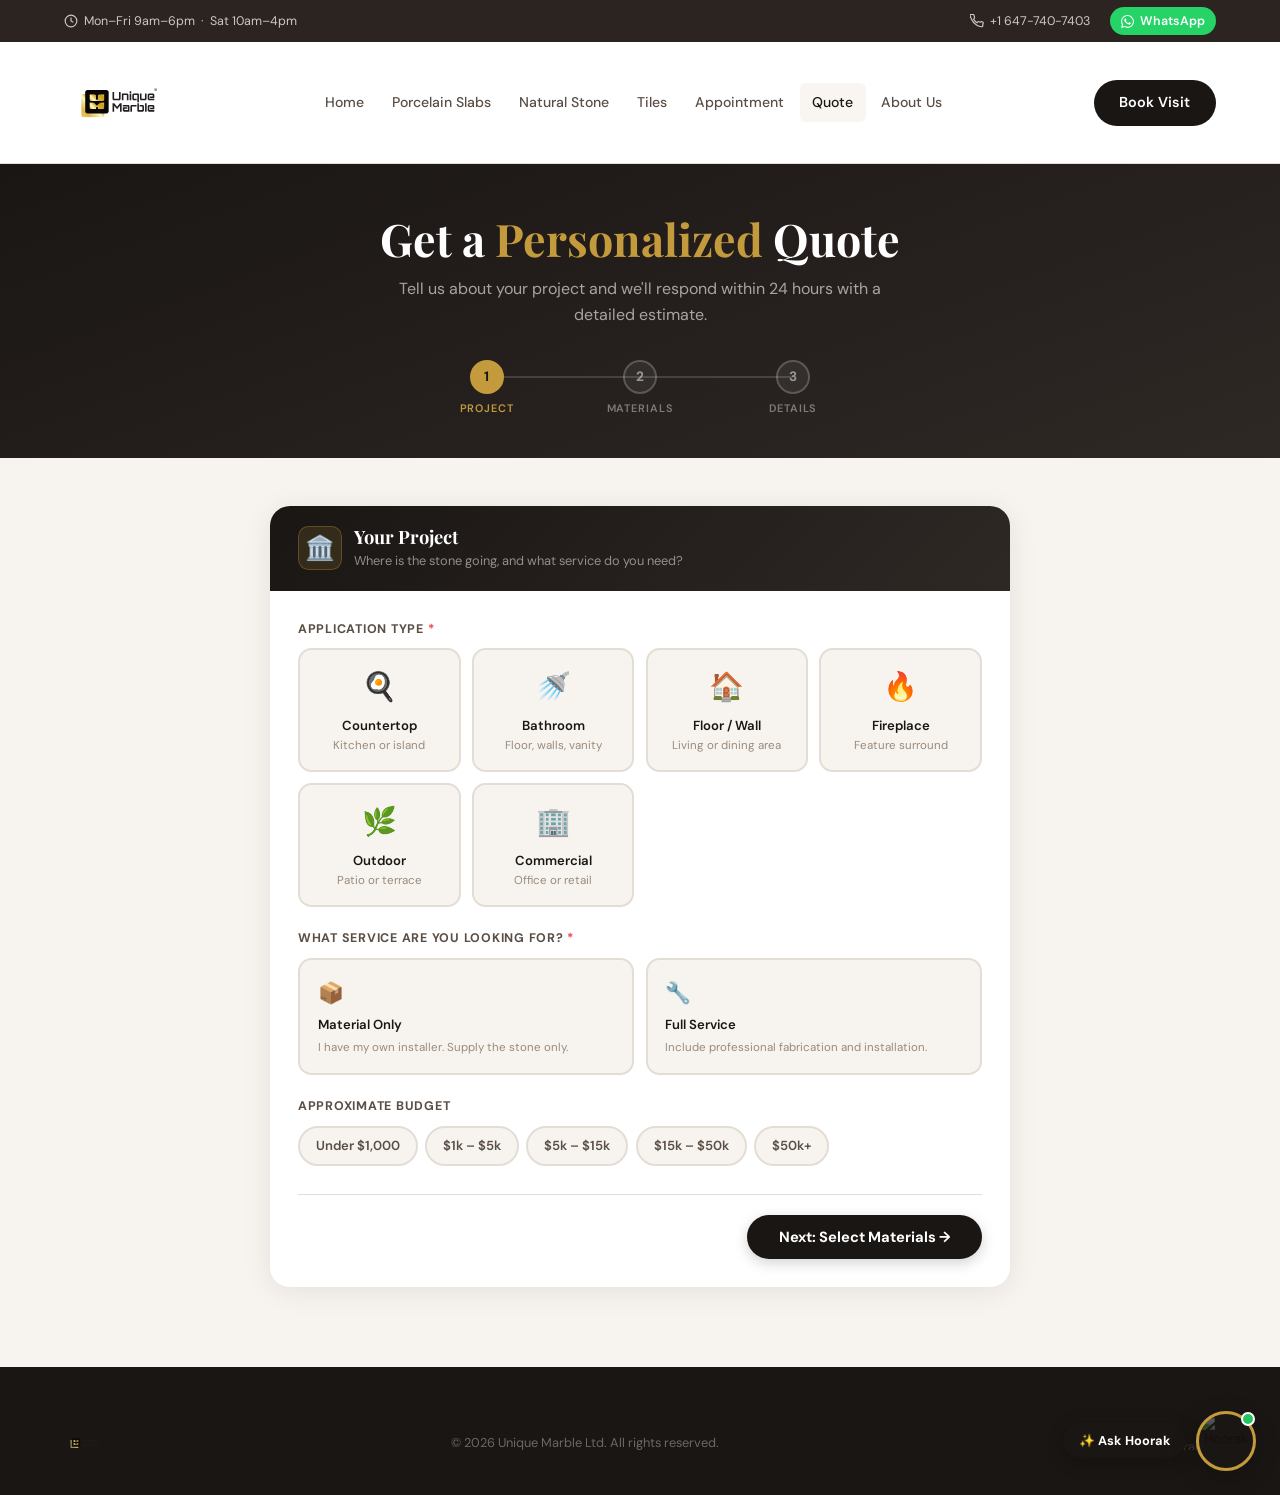
==== commit 28839a43: "Real product photos from uniquemarble.ca; hero marble background; page animations; fix links" ====
--- a/quote.html
+++ b/quote.html
@@ -231,7 +231,9 @@
     font-size: .7rem; font-weight: 700;
     display: flex; align-items: center; justify-content: center;
   }
-  .mat-swatch { height: 100px; }
+  .mat-swatch { height: 100px; overflow: hidden; background: #f0ebe4; }
+.mat-swatch img { width:100%; height:100%; object-fit:cover; object-position:center; display:block; transition:transform .5s cubic-bezier(.22,1,.36,1); }
+.mat-card:hover .mat-swatch img { transform:scale(1.07); }
   .mat-info { padding: .55rem .6rem .5rem; }
   .mat-name { font-size: .8rem; font-weight: 700; color: #1A1614; }
   .mat-type { font-size: .68rem; color: #9A8A7A; margin-top: .1rem; }
@@ -583,19 +585,19 @@
           <!-- Slabs panel -->
           <div class="mat-panel active mat-grid" id="mat-slabs">
             <div class="mat-card" data-mat="Panda" data-type="Porcelain Slab">
-              <div class="mat-swatch mat-panda"></div>
+              <div class="mat-swatch"><img src="https://mlsselhfhdvl.i.optimole.com/co-ZpyQ-hnHD4KS1/w:768/h:auto/f:best/ig:avif/q:mauto/id:9a9526871091073a46d9a78dc4aaf0e2/directUpload/EXTREME_porcelain_main-rotated.jpg" alt="Panda" loading="lazy" style="width:100%;height:100%;object-fit:cover;display:block;"></div>
               <div class="mat-info"><div class="mat-name">Panda</div><div class="mat-type">Slab · 5×10</div></div>
             </div>
             <div class="mat-card" data-mat="Black Onyx" data-type="Porcelain Slab">
-              <div class="mat-swatch mat-black-onyx"></div>
+              <div class="mat-swatch"><img src="https://mlsselhfhdvl.i.optimole.com/co-ZpyQ--0yS6Fim/w:768/h:auto/f:best/ig:avif/q:mauto/id:61c0a3a1c3cc9754016c472940420d77/directUpload/ALABASTRO_BLACK_2-scaled.jpg" alt="Black Onyx" loading="lazy" style="width:100%;height:100%;object-fit:cover;display:block;"></div>
               <div class="mat-info"><div class="mat-name">Black Onyx</div><div class="mat-type">Slab · 4×9</div></div>
             </div>
             <div class="mat-card" data-mat="Statuario Reale" data-type="Porcelain Slab">
-              <div class="mat-swatch mat-statuario"></div>
+              <div class="mat-swatch"><img src="https://mlsselhfhdvl.i.optimole.com/w:auto/h:auto/q:mauto/f:best/ig:avif/https://uniquemarble.ca/wp-content/uploads/Statuario-Reale-page-001.jpg" alt="Statuario Reale" loading="lazy" style="width:100%;height:100%;object-fit:cover;display:block;"></div>
               <div class="mat-info"><div class="mat-name">Statuario Reale</div><div class="mat-type">Slab · 5×10</div></div>
             </div>
             <div class="mat-card" data-mat="Calacatta Gold" data-type="Porcelain Slab">
-              <div class="mat-swatch mat-calacatta"></div>
+              <div class="mat-swatch"><img src="https://mlsselhfhdvl.i.optimole.com/w:auto/h:auto/q:mauto/f:best/ig:avif/https://uniquemarble.ca/wp-content/uploads/calacatta-gold.webp" alt="Calacatta Gold" loading="lazy" style="width:100%;height:100%;object-fit:cover;display:block;"></div>
               <div class="mat-info"><div class="mat-name">Calacatta Gold</div><div class="mat-type">Slab · 4×9</div></div>
             </div>
             <div class="mat-card" data-mat="Crystal Ice" data-type="Porcelain Slab">
@@ -611,19 +613,19 @@
           <!-- Stone panel -->
           <div class="mat-panel mat-grid" id="mat-stone">
             <div class="mat-card" data-mat="Taj Mahal" data-type="Natural Quartzite">
-              <div class="mat-swatch mat-taj"></div>
+              <div class="mat-swatch"><img src="https://mlsselhfhdvl.i.optimole.com/w:540/h:1080/q:mauto/f:best/ig:avif/https://uniquemarble.ca/wp-content/uploads/Taj-Mahal-Uniquemarble.jpg" alt="Taj Mahal" loading="lazy" style="width:100%;height:100%;object-fit:cover;display:block;"></div>
               <div class="mat-info"><div class="mat-name">Taj Mahal</div><div class="mat-type">Quartzite</div></div>
             </div>
             <div class="mat-card" data-mat="Bianco Carrara" data-type="Natural Marble">
-              <div class="mat-swatch mat-carrara"></div>
+              <div class="mat-swatch"><img src="https://mlsselhfhdvl.i.optimole.com/co-ZpyQ-lcdWenD3/w:768/h:auto/f:best/ig:avif/q:mauto/id:d2849f40c81eba1554998767bbbf3152/directUpload/ALABASTRO_2-scaled.jpg" alt="Bianco Carrara" loading="lazy" style="width:100%;height:100%;object-fit:cover;display:block;"></div>
               <div class="mat-info"><div class="mat-name">Bianco Carrara</div><div class="mat-type">Marble</div></div>
             </div>
             <div class="mat-card" data-mat="Nero Marquina" data-type="Natural Marble">
-              <div class="mat-swatch mat-nero"></div>
+              <div class="mat-swatch"><img src="https://mlsselhfhdvl.i.optimole.com/co-ZpyQ-j4nqW_Vd/w:540/h:1080/f:best/ig:avif/q:mauto/id:0b196302826e322f3a2e2ac1d747bc07/directUpload/NERO_MARQUINA_1-scaled.jpg" alt="Nero Marquina" loading="lazy" style="width:100%;height:100%;object-fit:cover;display:block;"></div>
               <div class="mat-info"><div class="mat-name">Nero Marquina</div><div class="mat-type">Marble</div></div>
             </div>
             <div class="mat-card" data-mat="Translucent Onyx" data-type="Natural Onyx">
-              <div class="mat-swatch mat-onyx"></div>
+              <div class="mat-swatch"><img src="https://mlsselhfhdvl.i.optimole.com/co-ZpyQ-SIhvyk0O/w:auto/h:auto/q:auto/id:7d02b53aac89c3bf74e01b47a614e586/directUpload/AMB_ALABASTRO_BALCK_BAGNO-scaled.jpg" alt="Translucent Onyx" loading="lazy" style="width:100%;height:100%;object-fit:cover;display:block;"></div>
               <div class="mat-info"><div class="mat-name">Translucent Onyx</div><div class="mat-type">Backlit Onyx</div></div>
             </div>
           </div>
@@ -631,15 +633,15 @@
           <!-- Tiles panel -->
           <div class="mat-panel mat-grid" id="mat-tiles">
             <div class="mat-card" data-mat="Verde Laminam" data-type="Porcelain Tile 24×48">
-              <div class="mat-swatch mat-verde"></div>
+              <div class="mat-swatch"><img src="https://mlsselhfhdvl.i.optimole.com/co-ZpyQ-pyWJR86y/w:auto/h:auto/q:auto/id:bd6e7a866077f4143b8d24b9a7f85a94/directUpload/AMB_PIETRA_GRIGIA_LIGHT_CUCINA-scaled.jpg" alt="Verde Laminam" loading="lazy" style="width:100%;height:100%;object-fit:cover;display:block;"></div>
               <div class="mat-info"><div class="mat-name">Verde Laminam</div><div class="mat-type">Tile · 24×48</div></div>
             </div>
             <div class="mat-card" data-mat="Grigio Antique" data-type="Porcelain Tile 24×24">
-              <div class="mat-swatch mat-grigio"></div>
+              <div class="mat-swatch"><img src="https://mlsselhfhdvl.i.optimole.com/co-ZpyQ-4etzAQvm/w:auto/h:auto/q:auto/id:662eea046d7aa86553fd855266253705/directUpload/AMB_PIETRA_GRIGIA_12MM-2CM-scaled.jpg" alt="Grigio Antique" loading="lazy" style="width:100%;height:100%;object-fit:cover;display:block;"></div>
               <div class="mat-info"><div class="mat-name">Grigio Antique</div><div class="mat-type">Tile · 24×24</div></div>
             </div>
             <div class="mat-card" data-mat="Rosso Verona" data-type="Marble Tile">
-              <div class="mat-swatch mat-rosso"></div>
+              <div class="mat-swatch"><img src="https://mlsselhfhdvl.i.optimole.com/nc6M_RE-USye6_1F/w:auto/h:auto/q:auto/id:a002c919550afabfaaebf420213fe781/https://prestige-canada.ca/Paonazzetto-Reale-page-001.jpg" alt="Rosso Verona" loading="lazy" style="width:100%;height:100%;object-fit:cover;display:block;"></div>
               <div class="mat-info"><div class="mat-name">Rosso Verona</div><div class="mat-type">Tile · 12×24</div></div>
             </div>
             <div class="mat-card" data-mat="Not Sure" data-type="Advise Me">
--- a/css/styles.css
+++ b/css/styles.css
@@ -109,14 +109,14 @@
 .site-header.scrolled { box-shadow: var(--shadow); }
 .header-inner {
   display: flex; align-items: center; gap: 1.5rem;
-  padding-block: .85rem;
+  padding-block: .35rem;
 }
 .site-logo { flex-shrink: 0; }
 .site-logo a {
   display: flex; align-items: center;
 }
 .site-logo-img {
-  height: 52px; width: auto; display: block;
+  height: 110px; width: auto; display: block;
 }
 .site-nav { display: flex; align-items: center; gap: .15rem; flex: 1; justify-content: center; }
 .nav-item { position: relative; }
@@ -177,9 +177,9 @@
 }
 .hero-bg {
   position: absolute; inset: 0;
-  background: linear-gradient(135deg,
-    #1e1a17 0%, #2c2420 25%, #1a1614 50%,
-    #252018 75%, #1e1a17 100%);
+  background:
+    linear-gradient(135deg, rgba(26,22,20,.88) 0%, rgba(44,36,32,.84) 100%),
+    url('https://mlsselhfhdvl.i.optimole.com/co-ZpyQ-hnHD4KS1/w:768/h:auto/f:best/ig:avif/q:mauto/id:9a9526871091073a46d9a78dc4aaf0e2/directUpload/EXTREME_porcelain_main-rotated.jpg') center / cover no-repeat;
 }
 /* Marble texture overlay */
 .hero-bg::after {
@@ -652,13 +652,51 @@
   .header-cta .btn { display: none; }
 }
 
-/* ── Reveal animations (driven by animate.js) ───────────────── */
+/* ── Page load fade-in ──────────────────────────────────────── */
+body { animation: pageFadeIn .55s ease both; }
+@keyframes pageFadeIn { from { opacity:0; transform:translateY(8px) } to { opacity:1; transform:none } }
+
+/* ── Scroll reveal variants ──────────────────────────────────── */
 .reveal {
-  opacity: 0; transform: translateY(26px);
-  transition: opacity .65s cubic-bezier(.22,1,.36,1), transform .65s cubic-bezier(.22,1,.36,1);
+  opacity: 0; transform: translateY(32px);
+  transition: opacity .75s cubic-bezier(.22,1,.36,1), transform .75s cubic-bezier(.22,1,.36,1);
 }
 .reveal.visible { opacity: 1; transform: none; }
-.reveal[data-delay="1"] { transition-delay: .10s; }
-.reveal[data-delay="2"] { transition-delay: .20s; }
-.reveal[data-delay="3"] { transition-delay: .30s; }
-.reveal[data-delay="4"] { transition-delay: .40s; }
+.reveal[data-delay="1"] { transition-delay: .08s; }
+.reveal[data-delay="2"] { transition-delay: .17s; }
+.reveal[data-delay="3"] { transition-delay: .26s; }
+.reveal[data-delay="4"] { transition-delay: .35s; }
+
+.reveal-left {
+  opacity: 0; transform: translateX(-28px);
+  transition: opacity .7s cubic-bezier(.22,1,.36,1), transform .7s cubic-bezier(.22,1,.36,1);
+}
+.reveal-left.visible { opacity: 1; transform: none; }
+
+.reveal-scale {
+  opacity: 0; transform: scale(.94);
+  transition: opacity .65s ease, transform .65s cubic-bezier(.22,1,.36,1);
+}
+.reveal-scale.visible { opacity: 1; transform: scale(1); }
+
+/* ── Product swatch real images ──────────────────────────────── */
+.product-swatch {
+  height: 180px; position: relative; overflow: hidden;
+  background: #f0ebe4;
+}
+.product-swatch img {
+  width: 100%; height: 100%; object-fit: cover; object-position: center;
+  display: block;
+  transition: transform .55s cubic-bezier(.22,1,.36,1);
+}
+.product-card:hover .product-swatch img { transform: scale(1.08); }
+
+/* ── Work card real images ────────────────────────────────────── */
+.work-swatch { position: relative; overflow: hidden; }
+.work-swatch img {
+  width: 100%; height: 100%; min-height: 200px;
+  object-fit: cover; object-position: center; display: block;
+  transition: transform .6s cubic-bezier(.22,1,.36,1);
+}
+.work-card:hover .work-swatch img { transform: scale(1.06); }
+.work-swatch-inner { position: absolute; inset: 0; }
